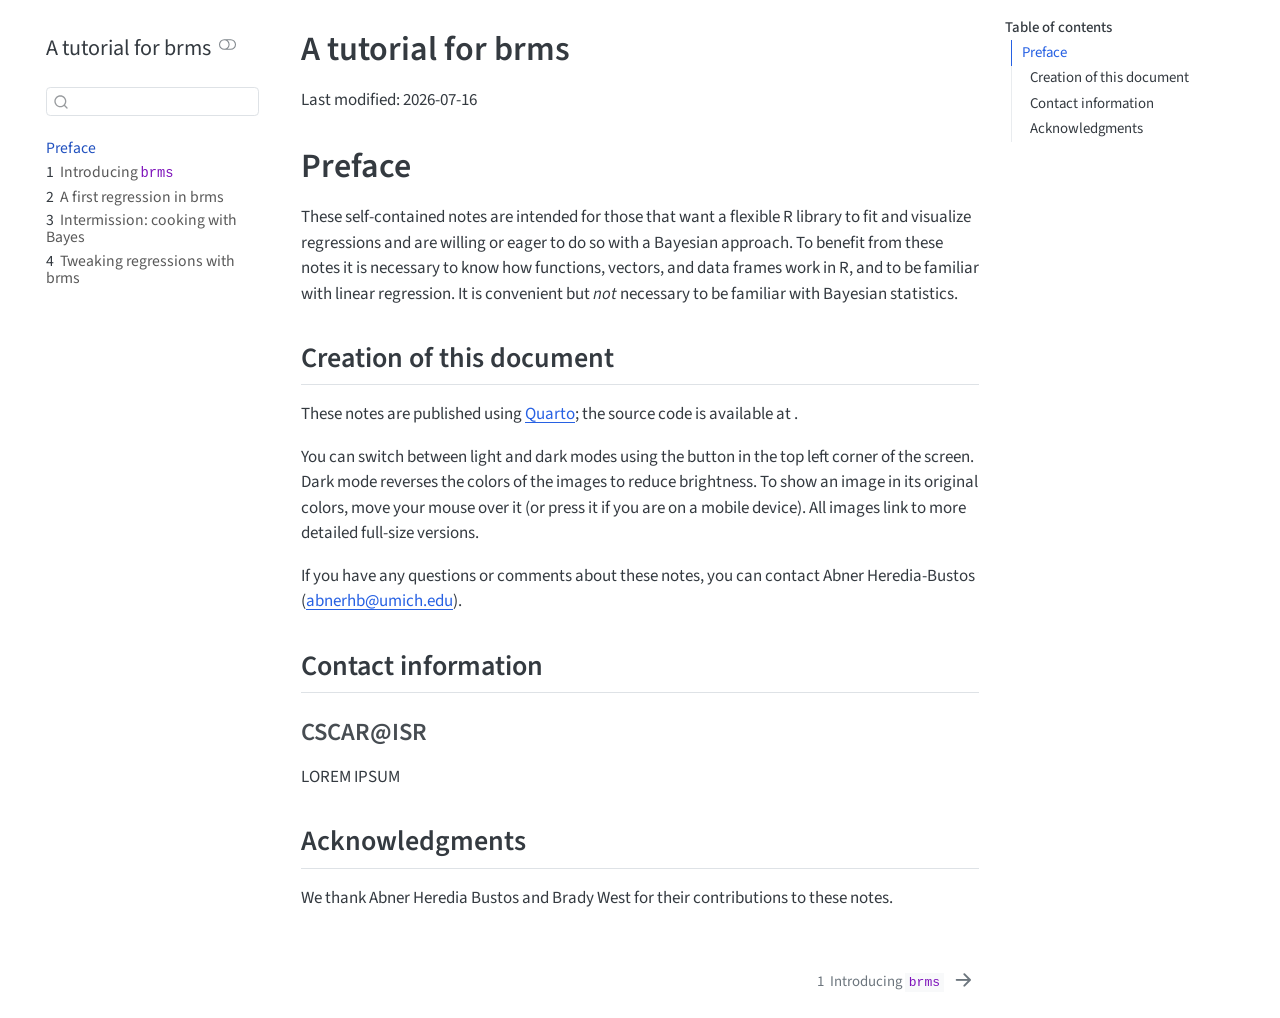
==== docs/index.html @ d8c70be5 "Start tracking docs to build share notebook." ====
<!DOCTYPE html>
<html xmlns="http://www.w3.org/1999/xhtml" lang="en" xml:lang="en"><head>

<meta charset="utf-8">
<meta name="generator" content="quarto-1.9.38">

<meta name="viewport" content="width=device-width, initial-scale=1.0, user-scalable=yes">


<title>A tutorial for brms</title>
<style>
/* Default styles provided by pandoc.
** See https://pandoc.org/MANUAL.html#variables-for-html for config info.
*/
code{white-space: pre-wrap;}
span.smallcaps{font-variant: small-caps;}
div.columns{display: flex; gap: min(4vw, 1.5em);}
div.column{flex: auto; overflow-x: auto;}
div.hanging-indent{margin-left: 1.5em; text-indent: -1.5em;}
ul.task-list{list-style: none;}
ul.task-list li input[type="checkbox"] {
  width: 0.8em;
  margin: 0 0.8em 0.2em -1em; /* quarto-specific, see https://github.com/quarto-dev/quarto-cli/issues/4556 */ 
  vertical-align: middle;
}
</style>


<script src="site_libs/quarto-nav/quarto-nav.js"></script>
<script src="site_libs/quarto-nav/headroom.min.js"></script>
<script src="site_libs/clipboard/clipboard.min.js"></script>
<script src="site_libs/quarto-search/autocomplete.umd.js"></script>
<script src="site_libs/quarto-search/fuse.min.js"></script>
<script src="site_libs/quarto-search/quarto-search.js"></script>
<meta name="quarto:offset" content="./">
<link href="./getting-started.html" rel="next">
<script src="site_libs/quarto-html/quarto.js" type="module"></script>
<script src="site_libs/quarto-html/tabsets/tabsets.js" type="module"></script>
<script src="site_libs/quarto-html/popper.min.js"></script>
<script src="site_libs/quarto-html/tippy.umd.min.js"></script>
<script src="site_libs/quarto-html/anchor.min.js"></script>
<link href="site_libs/quarto-html/tippy.css" rel="stylesheet">
<link href="site_libs/quarto-html/quarto-syntax-highlighting-15634bcf2e68342d4ad2dfa704d543f6.css" rel="stylesheet" class="quarto-color-scheme" id="quarto-text-highlighting-styles">
<link href="site_libs/quarto-html/quarto-syntax-highlighting-dark-0a6b7249c26820e032cb0bd839ff02b1.css" rel="stylesheet" class="quarto-color-scheme quarto-color-alternate" id="quarto-text-highlighting-styles">
<link href="site_libs/quarto-html/quarto-syntax-highlighting-15634bcf2e68342d4ad2dfa704d543f6.css" rel="stylesheet" class="quarto-color-scheme-extra" id="quarto-text-highlighting-styles">
<script src="site_libs/bootstrap/bootstrap.min.js"></script>
<link href="site_libs/bootstrap/bootstrap-icons.css" rel="stylesheet">
<link href="site_libs/bootstrap/bootstrap-9e3e5b9121e68b3f077afb32f2c64d95.min.css" rel="stylesheet" append-hash="true" class="quarto-color-scheme" id="quarto-bootstrap" data-mode="light">
<link href="site_libs/bootstrap/bootstrap-dark-456160a201148822cb32db6652eaf6f5.min.css" rel="stylesheet" append-hash="true" class="quarto-color-scheme quarto-color-alternate" id="quarto-bootstrap" data-mode="dark">
<link href="site_libs/bootstrap/bootstrap-9e3e5b9121e68b3f077afb32f2c64d95.min.css" rel="stylesheet" append-hash="true" class="quarto-color-scheme-extra" id="quarto-bootstrap" data-mode="light">
<script id="quarto-search-options" type="application/json">{
  "location": "sidebar",
  "copy-button": false,
  "collapse-after": 3,
  "panel-placement": "start",
  "type": "textbox",
  "limit": 50,
  "keyboard-shortcut": [
    "f",
    "/",
    "s"
  ],
  "show-item-context": false,
  "language": {
    "search-no-results-text": "No results",
    "search-matching-documents-text": "matching documents",
    "search-copy-link-title": "Copy link to search",
    "search-hide-matches-text": "Hide additional matches",
    "search-more-match-text": "more match in this document",
    "search-more-matches-text": "more matches in this document",
    "search-clear-button-title": "Clear",
    "search-text-placeholder": "",
    "search-detached-cancel-button-title": "Cancel",
    "search-submit-button-title": "Submit",
    "search-label": "Search"
  }
}</script>


</head>

<body class="nav-sidebar floating quarto-light"><script id="quarto-html-before-body" type="application/javascript">
    const toggleBodyColorMode = (bsSheetEl) => {
      const mode = bsSheetEl.getAttribute("data-mode");
      const bodyEl = window.document.querySelector("body");
      if (mode === "dark") {
        bodyEl.classList.add("quarto-dark");
        bodyEl.classList.remove("quarto-light");
      } else {
        bodyEl.classList.add("quarto-light");
        bodyEl.classList.remove("quarto-dark");
      }
    }
    const toggleBodyColorPrimary = () => {
      const bsSheetEl = window.document.querySelector("link#quarto-bootstrap:not([rel=disabled-stylesheet])");
      if (bsSheetEl) {
        toggleBodyColorMode(bsSheetEl);
      }
    }
    const setColorSchemeToggle = (alternate) => {
      const toggles = window.document.querySelectorAll('.quarto-color-scheme-toggle');
      for (let i=0; i < toggles.length; i++) {
        const toggle = toggles[i];
        if (toggle) {
          if (alternate) {
            toggle.classList.add("alternate");
          } else {
            toggle.classList.remove("alternate");
          }
        }
      }
    };
    const toggleColorMode = (alternate) => {
      // Switch the stylesheets
      const primaryStylesheets = window.document.querySelectorAll('link.quarto-color-scheme:not(.quarto-color-alternate)');
      const alternateStylesheets = window.document.querySelectorAll('link.quarto-color-scheme.quarto-color-alternate');
      manageTransitions('#quarto-margin-sidebar .nav-link', false);
      if (alternate) {
        // note: dark is layered on light, we don't disable primary!
        enableStylesheet(alternateStylesheets);
        for (const sheetNode of alternateStylesheets) {
          if (sheetNode.id === "quarto-bootstrap") {
            toggleBodyColorMode(sheetNode);
          }
        }
      } else {
        disableStylesheet(alternateStylesheets);
        enableStylesheet(primaryStylesheets)
        toggleBodyColorPrimary();
      }
      manageTransitions('#quarto-margin-sidebar .nav-link', true);
      // Switch the toggles
      setColorSchemeToggle(alternate)
      // Hack to workaround the fact that safari doesn't
      // properly recolor the scrollbar when toggling (#1455)
      if (navigator.userAgent.indexOf('Safari') > 0 && navigator.userAgent.indexOf('Chrome') == -1) {
        manageTransitions("body", false);
        window.scrollTo(0, 1);
        setTimeout(() => {
          window.scrollTo(0, 0);
          manageTransitions("body", true);
        }, 40);
      }
    }
    const disableStylesheet = (stylesheets) => {
      for (let i=0; i < stylesheets.length; i++) {
        const stylesheet = stylesheets[i];
        stylesheet.rel = 'disabled-stylesheet';
      }
    }
    const enableStylesheet = (stylesheets) => {
      for (let i=0; i < stylesheets.length; i++) {
        const stylesheet = stylesheets[i];
        if(stylesheet.rel !== 'stylesheet') { // for Chrome, which will still FOUC without this check
          stylesheet.rel = 'stylesheet';
        }
      }
    }
    const manageTransitions = (selector, allowTransitions) => {
      const els = window.document.querySelectorAll(selector);
      for (let i=0; i < els.length; i++) {
        const el = els[i];
        if (allowTransitions) {
          el.classList.remove('notransition');
        } else {
          el.classList.add('notransition');
        }
      }
    }
    const isFileUrl = () => {
      return window.location.protocol === 'file:';
    }
    const hasAlternateSentinel = () => {
      let styleSentinel = getColorSchemeSentinel();
      if (styleSentinel !== null) {
        return styleSentinel === "alternate";
      } else {
        return false;
      }
    }
    const setStyleSentinel = (alternate) => {
      const value = alternate ? "alternate" : "default";
      if (!isFileUrl()) {
        window.localStorage.setItem("quarto-color-scheme", value);
      } else {
        localAlternateSentinel = value;
      }
    }
    const getColorSchemeSentinel = () => {
      if (!isFileUrl()) {
        const storageValue = window.localStorage.getItem("quarto-color-scheme");
        return storageValue != null ? storageValue : localAlternateSentinel;
      } else {
        return localAlternateSentinel;
      }
    }
    const toggleGiscusIfUsed = (isAlternate, darkModeDefault) => {
      const baseTheme = document.querySelector('#giscus-base-theme')?.value ?? 'light';
      const alternateTheme = document.querySelector('#giscus-alt-theme')?.value ?? 'dark';
      let newTheme = '';
      if(authorPrefersDark) {
        newTheme = isAlternate ? baseTheme : alternateTheme;
      } else {
        newTheme = isAlternate ? alternateTheme : baseTheme;
      }
      const changeGiscusTheme = () => {
        // From: https://github.com/giscus/giscus/issues/336
        const sendMessage = (message) => {
          const iframe = document.querySelector('iframe.giscus-frame');
          if (!iframe) return;
          iframe.contentWindow.postMessage({ giscus: message }, 'https://giscus.app');
        }
        sendMessage({
          setConfig: {
            theme: newTheme
          }
        });
      }
      const isGiscussLoaded = window.document.querySelector('iframe.giscus-frame') !== null;
      if (isGiscussLoaded) {
        changeGiscusTheme();
      }
    };
    const authorPrefersDark = false;
    const darkModeDefault = authorPrefersDark;
      document.querySelector('link#quarto-text-highlighting-styles.quarto-color-scheme-extra').rel = 'disabled-stylesheet';
      document.querySelector('link#quarto-bootstrap.quarto-color-scheme-extra').rel = 'disabled-stylesheet';
    let localAlternateSentinel = darkModeDefault ? 'alternate' : 'default';
    // Dark / light mode switch
    window.quartoToggleColorScheme = () => {
      // Read the current dark / light value
      let toAlternate = !hasAlternateSentinel();
      toggleColorMode(toAlternate);
      setStyleSentinel(toAlternate);
      toggleGiscusIfUsed(toAlternate, darkModeDefault);
      window.dispatchEvent(new Event('resize'));
    };
    // Switch to dark mode if need be
    if (hasAlternateSentinel()) {
      toggleColorMode(true);
    } else {
      toggleColorMode(false);
    }
  </script>

<div id="quarto-search-results"></div>
  <header id="quarto-header" class="headroom fixed-top">
  <nav class="quarto-secondary-nav">
    <div class="container-fluid d-flex">
      <button type="button" class="quarto-btn-toggle btn" data-bs-toggle="collapse" role="button" data-bs-target=".quarto-sidebar-collapse-item" aria-controls="quarto-sidebar" aria-expanded="false" aria-label="Toggle sidebar navigation" onclick="if (window.quartoToggleHeadroom) { window.quartoToggleHeadroom(); }">
        <i class="bi bi-layout-text-sidebar-reverse"></i>
      </button>
        <nav class="quarto-page-breadcrumbs" aria-label="breadcrumb"><ol class="breadcrumb"><li class="breadcrumb-item"><a href="./index.html">Preface</a></li></ol></nav>
        <a class="flex-grow-1" role="navigation" data-bs-toggle="collapse" data-bs-target=".quarto-sidebar-collapse-item" aria-controls="quarto-sidebar" aria-expanded="false" aria-label="Toggle sidebar navigation" onclick="if (window.quartoToggleHeadroom) { window.quartoToggleHeadroom(); }">      
        </a>
      <button type="button" class="btn quarto-search-button" aria-label="Search" onclick="window.quartoOpenSearch();">
        <i class="bi bi-search"></i>
      </button>
    </div>
  </nav>
</header>
<!-- content -->
<div id="quarto-content" class="quarto-container page-columns page-rows-contents page-layout-article">
<!-- sidebar -->
  <nav id="quarto-sidebar" class="sidebar collapse collapse-horizontal quarto-sidebar-collapse-item sidebar-navigation floating overflow-auto">
    <div class="pt-lg-2 mt-2 text-left sidebar-header">
    <div class="sidebar-title mb-0 py-0">
      <a href="./">A tutorial for brms</a> 
        <div class="sidebar-tools-main">
  <a href="" class="quarto-color-scheme-toggle quarto-navigation-tool  px-1" onclick="window.quartoToggleColorScheme(); return false;" title="Toggle dark mode"><i class="bi"></i></a>
</div>
    </div>
      </div>
        <div class="mt-2 flex-shrink-0 align-items-center">
        <div class="sidebar-search">
        <div id="quarto-search" class="" title="Search"></div>
        </div>
        </div>
    <div class="sidebar-menu-container"> 
    <ul class="list-unstyled mt-1">
        <li class="sidebar-item">
  <div class="sidebar-item-container"> 
  <a href="./index.html" class="sidebar-item-text sidebar-link active">
 <span class="menu-text">Preface</span></a>
  </div>
</li>
        <li class="sidebar-item">
  <div class="sidebar-item-container"> 
  <a href="./getting-started.html" class="sidebar-item-text sidebar-link">
 <span class="menu-text"><span class="chapter-number">1</span>&nbsp; <span class="chapter-title">Introducing <code>brms</code></span></span></a>
  </div>
</li>
        <li class="sidebar-item">
  <div class="sidebar-item-container"> 
  <a href="./lin-reg-brms.html" class="sidebar-item-text sidebar-link">
 <span class="menu-text"><span class="chapter-number">2</span>&nbsp; <span class="chapter-title">A first regression in brms</span></span></a>
  </div>
</li>
        <li class="sidebar-item">
  <div class="sidebar-item-container"> 
  <a href="./cooking-w-bayes.html" class="sidebar-item-text sidebar-link">
 <span class="menu-text"><span class="chapter-number">3</span>&nbsp; <span class="chapter-title">Intermission: cooking with Bayes</span></span></a>
  </div>
</li>
        <li class="sidebar-item">
  <div class="sidebar-item-container"> 
  <a href="./tweaking-reg.html" class="sidebar-item-text sidebar-link">
 <span class="menu-text"><span class="chapter-number">4</span>&nbsp; <span class="chapter-title">Tweaking regressions with brms</span></span></a>
  </div>
</li>
    </ul>
    </div>
</nav>
<div id="quarto-sidebar-glass" class="quarto-sidebar-collapse-item" data-bs-toggle="collapse" data-bs-target=".quarto-sidebar-collapse-item"></div>
<!-- margin-sidebar -->
    <div id="quarto-margin-sidebar" class="sidebar margin-sidebar">
        <nav id="TOC" role="doc-toc" class="toc-active">
    <h2 id="toc-title">Table of contents</h2>
   
  <ul>
  <li><a href="#preface" id="toc-preface" class="nav-link active" data-scroll-target="#preface">Preface</a>
  <ul class="collapse">
  <li><a href="#creation-of-this-document" id="toc-creation-of-this-document" class="nav-link" data-scroll-target="#creation-of-this-document">Creation of this document</a></li>
  <li><a href="#contact-information" id="toc-contact-information" class="nav-link" data-scroll-target="#contact-information">Contact information</a>
  <ul class="collapse">
  <li><a href="#cscarisr" id="toc-cscarisr" class="nav-link" data-scroll-target="#cscarisr">CSCAR@ISR</a></li>
  </ul></li>
  <li><a href="#acknowledgments" id="toc-acknowledgments" class="nav-link" data-scroll-target="#acknowledgments">Acknowledgments</a></li>
  </ul></li>
  </ul>
</nav>
    </div>
<!-- main -->
<main class="content" id="quarto-document-content">


<header id="title-block-header" class="quarto-title-block default">
<div class="quarto-title">
<h1 class="title">A tutorial for brms</h1>
</div>



<div class="quarto-title-meta">

    
  
    
  </div>
  


</header>


<p>Last modified: 2026-07-16</p>
<section id="preface" class="level1 unnumbered">
<h1 class="unnumbered">Preface</h1>
<p>These self-contained notes are intended for those that want a flexible R library to fit and visualize regressions and are willing or eager to do so with a Bayesian approach. To benefit from these notes it is necessary to know how functions, vectors, and data frames work in R, and to be familiar with linear regression. It is convenient but <em>not</em> necessary to be familiar with Bayesian statistics.</p>
<section id="creation-of-this-document" class="level2 unnumbered">
<h2 class="unnumbered anchored" data-anchor-id="creation-of-this-document">Creation of this document</h2>
<p>These notes are published using <a href="https://quarto.org">Quarto</a>; the source code is available at <insert_later>.</insert_later></p>
<p>You can switch between light and dark modes using the button in the top left corner of the screen. Dark mode reverses the colors of the images to reduce brightness. To show an image in its original colors, move your mouse over it (or press it if you are on a mobile device). All images link to more detailed full-size versions.</p>
<p>If you have any questions or comments about these notes, you can contact Abner Heredia-Bustos (<a href="mailto:abnerhb@umich.edu" class="email">abnerhb@umich.edu</a>).</p>
</section>
<section id="contact-information" class="level2 unnumbered">
<h2 class="unnumbered anchored" data-anchor-id="contact-information">Contact information</h2>
<section id="cscarisr" class="level3 unnumbered">
<h3 class="unnumbered anchored" data-anchor-id="cscarisr">CSCAR@ISR</h3>
<p><new_website_here></new_website_here></p>
<p>LOREM IPSUM</p>
</section>
</section>
<section id="acknowledgments" class="level2 unnumbered">
<h2 class="unnumbered anchored" data-anchor-id="acknowledgments">Acknowledgments</h2>
<p>We thank Abner Heredia Bustos and Brady West for their contributions to these notes.</p>


</section>
</section>

</main> <!-- /main -->
<script id="quarto-html-after-body" type="application/javascript">
  window.document.addEventListener("DOMContentLoaded", function (event) {
    // Ensure there is a toggle, if there isn't float one in the top right
    if (window.document.querySelector('.quarto-color-scheme-toggle') === null) {
      const a = window.document.createElement('a');
      a.classList.add('top-right');
      a.classList.add('quarto-color-scheme-toggle');
      a.href = "";
      a.onclick = function() { try { window.quartoToggleColorScheme(); } catch {} return false; };
      const i = window.document.createElement("i");
      i.classList.add('bi');
      a.appendChild(i);
      window.document.body.appendChild(a);
    }
    setColorSchemeToggle(hasAlternateSentinel())
    const icon = "";
    const anchorJS = new window.AnchorJS();
    anchorJS.options = {
      placement: 'right',
      icon: icon
    };
    anchorJS.add('.anchored');
    const isCodeAnnotation = (el) => {
      for (const clz of el.classList) {
        if (clz.startsWith('code-annotation-')) {                     
          return true;
        }
      }
      return false;
    }
    const onCopySuccess = function(e) {
      // button target
      const button = e.trigger;
      // don't keep focus
      button.blur();
      // flash "checked"
      button.classList.add('code-copy-button-checked');
      var currentTitle = button.getAttribute("title");
      button.setAttribute("title", "Copied!");
      let tooltip;
      if (window.bootstrap) {
        button.setAttribute("data-bs-toggle", "tooltip");
        button.setAttribute("data-bs-placement", "left");
        button.setAttribute("data-bs-title", "Copied!");
        tooltip = new bootstrap.Tooltip(button, 
          { trigger: "manual", 
            customClass: "code-copy-button-tooltip",
            offset: [0, -8]});
        tooltip.show();    
      }
      setTimeout(function() {
        if (tooltip) {
          tooltip.hide();
          button.removeAttribute("data-bs-title");
          button.removeAttribute("data-bs-toggle");
          button.removeAttribute("data-bs-placement");
        }
        button.setAttribute("title", currentTitle);
        button.classList.remove('code-copy-button-checked');
      }, 1000);
      // clear code selection
      e.clearSelection();
    }
    const getTextToCopy = function(trigger) {
      const outerScaffold = trigger.parentElement.cloneNode(true);
      const codeEl = outerScaffold.querySelector('code');
      for (const childEl of codeEl.children) {
        if (isCodeAnnotation(childEl)) {
          childEl.remove();
        }
      }
      return codeEl.innerText;
    }
    const clipboard = new window.ClipboardJS('.code-copy-button:not([data-in-quarto-modal])', {
      text: getTextToCopy
    });
    clipboard.on('success', onCopySuccess);
    if (window.document.getElementById('quarto-embedded-source-code-modal')) {
      const clipboardModal = new window.ClipboardJS('.code-copy-button[data-in-quarto-modal]', {
        text: getTextToCopy,
        container: window.document.getElementById('quarto-embedded-source-code-modal')
      });
      clipboardModal.on('success', onCopySuccess);
    }
      var localhostRegex = new RegExp(/^(?:http|https):\/\/localhost\:?[0-9]*\//);
      var mailtoRegex = new RegExp(/^mailto:/);
        var filterRegex = new RegExp('/' + window.location.host + '/');
      var isInternal = (href) => {
          return filterRegex.test(href) || localhostRegex.test(href) || mailtoRegex.test(href);
      }
      // Inspect non-navigation links and adorn them if external
     var links = window.document.querySelectorAll('a[href]:not(.nav-link):not(.navbar-brand):not(.toc-action):not(.sidebar-link):not(.sidebar-item-toggle):not(.pagination-link):not(.no-external):not([aria-hidden]):not(.dropdown-item):not(.quarto-navigation-tool):not(.about-link)');
      for (var i=0; i<links.length; i++) {
        const link = links[i];
        if (!isInternal(link.href)) {
          // undo the damage that might have been done by quarto-nav.js in the case of
          // links that we want to consider external
          if (link.dataset.originalHref !== undefined) {
            link.href = link.dataset.originalHref;
          }
        }
      }
    function tippyHover(el, contentFn, onTriggerFn, onUntriggerFn) {
      const config = {
        allowHTML: true,
        maxWidth: 500,
        delay: 100,
        arrow: false,
        appendTo: function(el) {
            return el.parentElement;
        },
        interactive: true,
        interactiveBorder: 10,
        theme: 'quarto',
        placement: 'bottom-start',
      };
      if (contentFn) {
        config.content = contentFn;
      }
      if (onTriggerFn) {
        config.onTrigger = onTriggerFn;
      }
      if (onUntriggerFn) {
        config.onUntrigger = onUntriggerFn;
      }
      window.tippy(el, config); 
    }
    const noterefs = window.document.querySelectorAll('a[role="doc-noteref"]');
    for (var i=0; i<noterefs.length; i++) {
      const ref = noterefs[i];
      tippyHover(ref, function() {
        // use id or data attribute instead here
        let href = ref.getAttribute('data-footnote-href') || ref.getAttribute('href');
        try { href = new URL(href).hash; } catch {}
        const id = href.replace(/^#\/?/, "");
        const note = window.document.getElementById(id);
        if (note) {
          return note.innerHTML;
        } else {
          return "";
        }
      });
    }
    const xrefs = window.document.querySelectorAll('a.quarto-xref');
    const processXRef = (id, note) => {
      // Strip column container classes
      const stripColumnClz = (el) => {
        el.classList.remove("page-full", "page-columns");
        if (el.children) {
          for (const child of el.children) {
            stripColumnClz(child);
          }
        }
      }
      stripColumnClz(note)
      if (id === null || id.startsWith('sec-')) {
        // Special case sections, only their first couple elements
        const container = document.createElement("div");
        if (note.children && note.children.length > 2) {
          container.appendChild(note.children[0].cloneNode(true));
          for (let i = 1; i < note.children.length; i++) {
            const child = note.children[i];
            if (child.tagName === "P" && child.innerText === "") {
              continue;
            } else {
              container.appendChild(child.cloneNode(true));
              break;
            }
          }
          if (window.Quarto?.typesetMath) {
            window.Quarto.typesetMath(container);
          }
          return container.innerHTML
        } else {
          if (window.Quarto?.typesetMath) {
            window.Quarto.typesetMath(note);
          }
          return note.innerHTML;
        }
      } else {
        // Remove any anchor links if they are present
        const anchorLink = note.querySelector('a.anchorjs-link');
        if (anchorLink) {
          anchorLink.remove();
        }
        if (window.Quarto?.typesetMath) {
          window.Quarto.typesetMath(note);
        }
        if (note.classList.contains("callout")) {
          return note.outerHTML;
        } else {
          return note.innerHTML;
        }
      }
    }
    for (var i=0; i<xrefs.length; i++) {
      const xref = xrefs[i];
      tippyHover(xref, undefined, function(instance) {
        instance.disable();
        let url = xref.getAttribute('href');
        let hash = undefined; 
        if (url.startsWith('#')) {
          hash = url;
        } else {
          try { hash = new URL(url).hash; } catch {}
        }
        if (hash) {
          const id = hash.replace(/^#\/?/, "");
          const note = window.document.getElementById(id);
          if (note !== null) {
            try {
              const html = processXRef(id, note.cloneNode(true));
              instance.setContent(html);
            } finally {
              instance.enable();
              instance.show();
            }
          } else {
            // See if we can fetch this
            fetch(url.split('#')[0])
            .then(res => res.text())
            .then(html => {
              const parser = new DOMParser();
              const htmlDoc = parser.parseFromString(html, "text/html");
              const note = htmlDoc.getElementById(id);
              if (note !== null) {
                const html = processXRef(id, note);
                instance.setContent(html);
              } 
            }).finally(() => {
              instance.enable();
              instance.show();
            });
          }
        } else {
          // See if we can fetch a full url (with no hash to target)
          // This is a special case and we should probably do some content thinning / targeting
          fetch(url)
          .then(res => res.text())
          .then(html => {
            const parser = new DOMParser();
            const htmlDoc = parser.parseFromString(html, "text/html");
            const note = htmlDoc.querySelector('main.content');
            if (note !== null) {
              // This should only happen for chapter cross references
              // (since there is no id in the URL)
              // remove the first header
              if (note.children.length > 0 && note.children[0].tagName === "HEADER") {
                note.children[0].remove();
              }
              const html = processXRef(null, note);
              instance.setContent(html);
            } 
          }).finally(() => {
            instance.enable();
            instance.show();
          });
        }
      }, function(instance) {
      });
    }
        let selectedAnnoteEl;
        const selectorForAnnotation = ( cell, annotation) => {
          let cellAttr = 'data-code-cell="' + cell + '"';
          let lineAttr = 'data-code-annotation="' +  annotation + '"';
          const selector = 'span[' + cellAttr + '][' + lineAttr + ']';
          return selector;
        }
        const selectCodeLines = (annoteEl) => {
          const doc = window.document;
          const targetCell = annoteEl.getAttribute("data-target-cell");
          const targetAnnotation = annoteEl.getAttribute("data-target-annotation");
          const annoteSpan = window.document.querySelector(selectorForAnnotation(targetCell, targetAnnotation));
          const lines = annoteSpan.getAttribute("data-code-lines").split(",");
          const lineIds = lines.map((line) => {
            return targetCell + "-" + line;
          })
          let top = null;
          let height = null;
          let parent = null;
          if (lineIds.length > 0) {
              //compute the position of the single el (top and bottom and make a div)
              const el = window.document.getElementById(lineIds[0]);
              top = el.offsetTop;
              height = el.offsetHeight;
              parent = el.parentElement.parentElement;
            if (lineIds.length > 1) {
              const lastEl = window.document.getElementById(lineIds[lineIds.length - 1]);
              const bottom = lastEl.offsetTop + lastEl.offsetHeight;
              height = bottom - top;
            }
            if (top !== null && height !== null && parent !== null) {
              // cook up a div (if necessary) and position it 
              let div = window.document.getElementById("code-annotation-line-highlight");
              if (div === null) {
                div = window.document.createElement("div");
                div.setAttribute("id", "code-annotation-line-highlight");
                div.style.position = 'absolute';
                parent.appendChild(div);
              }
              div.style.top = top - 2 + "px";
              div.style.height = height + 4 + "px";
              div.style.left = 0;
              let gutterDiv = window.document.getElementById("code-annotation-line-highlight-gutter");
              if (gutterDiv === null) {
                gutterDiv = window.document.createElement("div");
                gutterDiv.setAttribute("id", "code-annotation-line-highlight-gutter");
                gutterDiv.style.position = 'absolute';
                const codeCell = window.document.getElementById(targetCell);
                const gutter = codeCell.querySelector('.code-annotation-gutter');
                gutter.appendChild(gutterDiv);
              }
              gutterDiv.style.top = top - 2 + "px";
              gutterDiv.style.height = height + 4 + "px";
            }
            selectedAnnoteEl = annoteEl;
          }
        };
        const unselectCodeLines = () => {
          const elementsIds = ["code-annotation-line-highlight", "code-annotation-line-highlight-gutter"];
          elementsIds.forEach((elId) => {
            const div = window.document.getElementById(elId);
            if (div) {
              div.remove();
            }
          });
          selectedAnnoteEl = undefined;
        };
          // Handle positioning of the toggle
      window.addEventListener(
        "resize",
        throttle(() => {
          elRect = undefined;
          if (selectedAnnoteEl) {
            selectCodeLines(selectedAnnoteEl);
          }
        }, 10)
      );
      function throttle(fn, ms) {
      let throttle = false;
      let timer;
        return (...args) => {
          if(!throttle) { // first call gets through
              fn.apply(this, args);
              throttle = true;
          } else { // all the others get throttled
              if(timer) clearTimeout(timer); // cancel #2
              timer = setTimeout(() => {
                fn.apply(this, args);
                timer = throttle = false;
              }, ms);
          }
        };
      }
        // Attach click handler to the DT
        const annoteDls = window.document.querySelectorAll('dt[data-target-cell]');
        for (const annoteDlNode of annoteDls) {
          annoteDlNode.addEventListener('click', (event) => {
            const clickedEl = event.target;
            if (clickedEl !== selectedAnnoteEl) {
              unselectCodeLines();
              const activeEl = window.document.querySelector('dt[data-target-cell].code-annotation-active');
              if (activeEl) {
                activeEl.classList.remove('code-annotation-active');
              }
              selectCodeLines(clickedEl);
              clickedEl.classList.add('code-annotation-active');
            } else {
              // Unselect the line
              unselectCodeLines();
              clickedEl.classList.remove('code-annotation-active');
            }
          });
        }
    const findCites = (el) => {
      const parentEl = el.parentElement;
      if (parentEl) {
        const cites = parentEl.dataset.cites;
        if (cites) {
          return {
            el,
            cites: cites.split(' ')
          };
        } else {
          return findCites(el.parentElement)
        }
      } else {
        return undefined;
      }
    };
    var bibliorefs = window.document.querySelectorAll('a[role="doc-biblioref"]');
    for (var i=0; i<bibliorefs.length; i++) {
      const ref = bibliorefs[i];
      const citeInfo = findCites(ref);
      if (citeInfo) {
        tippyHover(citeInfo.el, function() {
          var popup = window.document.createElement('div');
          citeInfo.cites.forEach(function(cite) {
            var citeDiv = window.document.createElement('div');
            citeDiv.classList.add('hanging-indent');
            citeDiv.classList.add('csl-entry');
            var biblioDiv = window.document.getElementById('ref-' + cite);
            if (biblioDiv) {
              citeDiv.innerHTML = biblioDiv.innerHTML;
            }
            popup.appendChild(citeDiv);
          });
          return popup.innerHTML;
        });
      }
    }
  });
  </script>
<nav class="page-navigation">
  <div class="nav-page nav-page-previous">
  </div>
  <div class="nav-page nav-page-next">
      <a href="./getting-started.html" class="pagination-link" aria-label="Introducing `brms`">
        <span class="nav-page-text"><span class="chapter-number">1</span>&nbsp; <span class="chapter-title">Introducing <code>brms</code></span></span> <i class="bi bi-arrow-right-short"></i>
      </a>
  </div>
</nav>
</div> <!-- /content -->




</body></html>
---- docs/site_libs/quarto-html/tippy.css ----
.tippy-box[data-animation=fade][data-state=hidden]{opacity:0}[data-tippy-root]{max-width:calc(100vw - 10px)}.tippy-box{position:relative;background-color:#333;color:#fff;border-radius:4px;font-size:14px;line-height:1.4;white-space:normal;outline:0;transition-property:transform,visibility,opacity}.tippy-box[data-placement^=top]>.tippy-arrow{bottom:0}.tippy-box[data-placement^=top]>.tippy-arrow:before{bottom:-7px;left:0;border-width:8px 8px 0;border-top-color:initial;transform-origin:center top}.tippy-box[data-placement^=bottom]>.tippy-arrow{top:0}.tippy-box[data-placement^=bottom]>.tippy-arrow:before{top:-7px;left:0;border-width:0 8px 8px;border-bottom-color:initial;transform-origin:center bottom}.tippy-box[data-placement^=left]>.tippy-arrow{right:0}.tippy-box[data-placement^=left]>.tippy-arrow:before{border-width:8px 0 8px 8px;border-left-color:initial;right:-7px;transform-origin:center left}.tippy-box[data-placement^=right]>.tippy-arrow{left:0}.tippy-box[data-placement^=right]>.tippy-arrow:before{left:-7px;border-width:8px 8px 8px 0;border-right-color:initial;transform-origin:center right}.tippy-box[data-inertia][data-state=visible]{transition-timing-function:cubic-bezier(.54,1.5,.38,1.11)}.tippy-arrow{width:16px;height:16px;color:#333}.tippy-arrow:before{content:"";position:absolute;border-color:transparent;border-style:solid}.tippy-content{position:relative;padding:5px 9px;z-index:1}
---- docs/site_libs/quarto-html/quarto-syntax-highlighting-15634bcf2e68342d4ad2dfa704d543f6.css ----
/* quarto syntax highlight colors */
:root {
  --quarto-hl-ot-color: #003B4F;
  --quarto-hl-at-color: #657422;
  --quarto-hl-ss-color: #20794D;
  --quarto-hl-an-color: #5E5E5E;
  --quarto-hl-fu-color: #4758AB;
  --quarto-hl-st-color: #20794D;
  --quarto-hl-cf-color: #003B4F;
  --quarto-hl-op-color: #5E5E5E;
  --quarto-hl-er-color: #AD0000;
  --quarto-hl-bn-color: #AD0000;
  --quarto-hl-al-color: #AD0000;
  --quarto-hl-va-color: #111111;
  --quarto-hl-bu-color: inherit;
  --quarto-hl-ex-color: inherit;
  --quarto-hl-pp-color: #AD0000;
  --quarto-hl-in-color: #5E5E5E;
  --quarto-hl-vs-color: #20794D;
  --quarto-hl-wa-color: #5E5E5E;
  --quarto-hl-do-color: #5E5E5E;
  --quarto-hl-im-color: #00769E;
  --quarto-hl-ch-color: #20794D;
  --quarto-hl-dt-color: #AD0000;
  --quarto-hl-fl-color: #AD0000;
  --quarto-hl-co-color: #5E5E5E;
  --quarto-hl-cv-color: #5E5E5E;
  --quarto-hl-cn-color: #8f5902;
  --quarto-hl-sc-color: #5E5E5E;
  --quarto-hl-dv-color: #AD0000;
  --quarto-hl-kw-color: #003B4F;
}

/* other quarto variables */
:root {
  --quarto-font-monospace: SFMono-Regular, Menlo, Monaco, Consolas, "Liberation Mono", "Courier New", monospace;
}

/* syntax highlight based on Pandoc's rules */
pre > code.sourceCode > span {
  color: #003B4F;
}

code.sourceCode > span {
  color: #003B4F;
}

div.sourceCode,
div.sourceCode pre.sourceCode {
  color: #003B4F;
}

/* Normal */
code span {
  color: #003B4F;
}

/* Alert */
code span.al {
  color: #AD0000;
  font-style: inherit;
}

/* Annotation */
code span.an {
  color: #5E5E5E;
  font-style: inherit;
}

/* Attribute */
code span.at {
  color: #657422;
  font-style: inherit;
}

/* BaseN */
code span.bn {
  color: #AD0000;
  font-style: inherit;
}

/* BuiltIn */
code span.bu {
  font-style: inherit;
}

/* ControlFlow */
code span.cf {
  color: #003B4F;
  font-weight: bold;
  font-style: inherit;
}

/* Char */
code span.ch {
  color: #20794D;
  font-style: inherit;
}

/* Constant */
code span.cn {
  color: #8f5902;
  font-style: inherit;
}

/* Comment */
code span.co {
  color: #5E5E5E;
  font-style: inherit;
}

/* CommentVar */
code span.cv {
  color: #5E5E5E;
  font-style: italic;
}

/* Documentation */
code span.do {
  color: #5E5E5E;
  font-style: italic;
}

/* DataType */
code span.dt {
  color: #AD0000;
  font-style: inherit;
}

/* DecVal */
code span.dv {
  color: #AD0000;
  font-style: inherit;
}

/* Error */
code span.er {
  color: #AD0000;
  font-style: inherit;
}

/* Extension */
code span.ex {
  font-style: inherit;
}

/* Float */
code span.fl {
  color: #AD0000;
  font-style: inherit;
}

/* Function */
code span.fu {
  color: #4758AB;
  font-style: inherit;
}

/* Import */
code span.im {
  color: #00769E;
  font-style: inherit;
}

/* Information */
code span.in {
  color: #5E5E5E;
  font-style: inherit;
}

/* Keyword */
code span.kw {
  color: #003B4F;
  font-weight: bold;
  font-style: inherit;
}

/* Operator */
code span.op {
  color: #5E5E5E;
  font-style: inherit;
}

/* Other */
code span.ot {
  color: #003B4F;
  font-style: inherit;
}

/* Preprocessor */
code span.pp {
  color: #AD0000;
  font-style: inherit;
}

/* SpecialChar */
code span.sc {
  color: #5E5E5E;
  font-style: inherit;
}

/* SpecialString */
code span.ss {
  color: #20794D;
  font-style: inherit;
}

/* String */
code span.st {
  color: #20794D;
  font-style: inherit;
}

/* Variable */
code span.va {
  color: #111111;
  font-style: inherit;
}

/* VerbatimString */
code span.vs {
  color: #20794D;
  font-style: inherit;
}

/* Warning */
code span.wa {
  color: #5E5E5E;
  font-style: italic;
}

.prevent-inlining {
  content: "</";
}

/*# sourceMappingURL=f23921c56f73e400b49028c9186a1aa0.css.map */
---- docs/site_libs/quarto-html/quarto-syntax-highlighting-dark-0a6b7249c26820e032cb0bd839ff02b1.css ----
/* quarto syntax highlight colors */
:root {
  --quarto-hl-al-color: #f07178;
  --quarto-hl-an-color: #d4d0ab;
  --quarto-hl-at-color: #00e0e0;
  --quarto-hl-bn-color: #d4d0ab;
  --quarto-hl-bu-color: #abe338;
  --quarto-hl-ch-color: #abe338;
  --quarto-hl-co-color: #f8f8f2;
  --quarto-hl-cv-color: #ffd700;
  --quarto-hl-cn-color: #ffd700;
  --quarto-hl-cf-color: #ffa07a;
  --quarto-hl-dt-color: #ffa07a;
  --quarto-hl-dv-color: #d4d0ab;
  --quarto-hl-do-color: #f8f8f2;
  --quarto-hl-er-color: #f07178;
  --quarto-hl-ex-color: #00e0e0;
  --quarto-hl-fl-color: #d4d0ab;
  --quarto-hl-fu-color: #ffa07a;
  --quarto-hl-im-color: #abe338;
  --quarto-hl-in-color: #d4d0ab;
  --quarto-hl-kw-color: #ffa07a;
  --quarto-hl-op-color: #ffa07a;
  --quarto-hl-ot-color: #00e0e0;
  --quarto-hl-pp-color: #dcc6e0;
  --quarto-hl-re-color: #00e0e0;
  --quarto-hl-sc-color: #abe338;
  --quarto-hl-ss-color: #abe338;
  --quarto-hl-st-color: #abe338;
  --quarto-hl-va-color: #00e0e0;
  --quarto-hl-vs-color: #abe338;
  --quarto-hl-wa-color: #dcc6e0;
}

/* other quarto variables */
:root {
  --quarto-font-monospace: SFMono-Regular, Menlo, Monaco, Consolas, "Liberation Mono", "Courier New", monospace;
}

/* syntax highlight based on Pandoc's rules */
pre > code.sourceCode > span {
  color: #f8f8f2;
}

code.sourceCode > span {
  color: #f8f8f2;
}

div.sourceCode,
div.sourceCode pre.sourceCode {
  color: #f8f8f2;
}

/* Normal */
code span {
  color: #f8f8f2;
}

/* Alert */
code span.al {
  color: #f07178;
}

/* Annotation */
code span.an {
  color: #d4d0ab;
}

/* Attribute */
code span.at {
  color: #00e0e0;
}

/* BaseN */
code span.bn {
  color: #d4d0ab;
}

/* BuiltIn */
code span.bu {
  color: #abe338;
}

/* ControlFlow */
code span.cf {
  font-weight: bold;
  color: #ffa07a;
}

/* Char */
code span.ch {
  color: #abe338;
}

/* Constant */
code span.cn {
  color: #ffd700;
}

/* Comment */
code span.co {
  font-style: italic;
  color: #f8f8f2;
}

/* CommentVar */
code span.cv {
  color: #ffd700;
}

/* Documentation */
code span.do {
  color: #f8f8f2;
}

/* DataType */
code span.dt {
  color: #ffa07a;
}

/* DecVal */
code span.dv {
  color: #d4d0ab;
}

/* Error */
code span.er {
  color: #f07178;
  text-decoration: underline;
}

/* Extension */
code span.ex {
  font-weight: bold;
  color: #00e0e0;
}

/* Float */
code span.fl {
  color: #d4d0ab;
}

/* Function */
code span.fu {
  color: #ffa07a;
}

/* Import */
code span.im {
  color: #abe338;
}

/* Information */
code span.in {
  color: #d4d0ab;
}

/* Keyword */
code span.kw {
  font-weight: bold;
  color: #ffa07a;
}

/* Operator */
code span.op {
  color: #ffa07a;
}

/* Other */
code span.ot {
  color: #00e0e0;
}

/* Preprocessor */
code span.pp {
  color: #dcc6e0;
}

/* RegionMarker */
code span.re {
  background-color: #f8f8f2;
  color: #00e0e0;
}

/* SpecialChar */
code span.sc {
  color: #abe338;
}

/* SpecialString */
code span.ss {
  color: #abe338;
}

/* String */
code span.st {
  color: #abe338;
}

/* Variable */
code span.va {
  color: #00e0e0;
}

/* VerbatimString */
code span.vs {
  color: #abe338;
}

/* Warning */
code span.wa {
  color: #dcc6e0;
}

.prevent-inlining {
  content: "</";
}

/*# sourceMappingURL=175367c052bafc98bd680af3479823f0.css.map */
---- docs/site_libs/quarto-html/quarto-syntax-highlighting-15634bcf2e68342d4ad2dfa704d543f6.css ----
/* quarto syntax highlight colors */
:root {
  --quarto-hl-ot-color: #003B4F;
  --quarto-hl-at-color: #657422;
  --quarto-hl-ss-color: #20794D;
  --quarto-hl-an-color: #5E5E5E;
  --quarto-hl-fu-color: #4758AB;
  --quarto-hl-st-color: #20794D;
  --quarto-hl-cf-color: #003B4F;
  --quarto-hl-op-color: #5E5E5E;
  --quarto-hl-er-color: #AD0000;
  --quarto-hl-bn-color: #AD0000;
  --quarto-hl-al-color: #AD0000;
  --quarto-hl-va-color: #111111;
  --quarto-hl-bu-color: inherit;
  --quarto-hl-ex-color: inherit;
  --quarto-hl-pp-color: #AD0000;
  --quarto-hl-in-color: #5E5E5E;
  --quarto-hl-vs-color: #20794D;
  --quarto-hl-wa-color: #5E5E5E;
  --quarto-hl-do-color: #5E5E5E;
  --quarto-hl-im-color: #00769E;
  --quarto-hl-ch-color: #20794D;
  --quarto-hl-dt-color: #AD0000;
  --quarto-hl-fl-color: #AD0000;
  --quarto-hl-co-color: #5E5E5E;
  --quarto-hl-cv-color: #5E5E5E;
  --quarto-hl-cn-color: #8f5902;
  --quarto-hl-sc-color: #5E5E5E;
  --quarto-hl-dv-color: #AD0000;
  --quarto-hl-kw-color: #003B4F;
}

/* other quarto variables */
:root {
  --quarto-font-monospace: SFMono-Regular, Menlo, Monaco, Consolas, "Liberation Mono", "Courier New", monospace;
}

/* syntax highlight based on Pandoc's rules */
pre > code.sourceCode > span {
  color: #003B4F;
}

code.sourceCode > span {
  color: #003B4F;
}

div.sourceCode,
div.sourceCode pre.sourceCode {
  color: #003B4F;
}

/* Normal */
code span {
  color: #003B4F;
}

/* Alert */
code span.al {
  color: #AD0000;
  font-style: inherit;
}

/* Annotation */
code span.an {
  color: #5E5E5E;
  font-style: inherit;
}

/* Attribute */
code span.at {
  color: #657422;
  font-style: inherit;
}

/* BaseN */
code span.bn {
  color: #AD0000;
  font-style: inherit;
}

/* BuiltIn */
code span.bu {
  font-style: inherit;
}

/* ControlFlow */
code span.cf {
  color: #003B4F;
  font-weight: bold;
  font-style: inherit;
}

/* Char */
code span.ch {
  color: #20794D;
  font-style: inherit;
}

/* Constant */
code span.cn {
  color: #8f5902;
  font-style: inherit;
}

/* Comment */
code span.co {
  color: #5E5E5E;
  font-style: inherit;
}

/* CommentVar */
code span.cv {
  color: #5E5E5E;
  font-style: italic;
}

/* Documentation */
code span.do {
  color: #5E5E5E;
  font-style: italic;
}

/* DataType */
code span.dt {
  color: #AD0000;
  font-style: inherit;
}

/* DecVal */
code span.dv {
  color: #AD0000;
  font-style: inherit;
}

/* Error */
code span.er {
  color: #AD0000;
  font-style: inherit;
}

/* Extension */
code span.ex {
  font-style: inherit;
}

/* Float */
code span.fl {
  color: #AD0000;
  font-style: inherit;
}

/* Function */
code span.fu {
  color: #4758AB;
  font-style: inherit;
}

/* Import */
code span.im {
  color: #00769E;
  font-style: inherit;
}

/* Information */
code span.in {
  color: #5E5E5E;
  font-style: inherit;
}

/* Keyword */
code span.kw {
  color: #003B4F;
  font-weight: bold;
  font-style: inherit;
}

/* Operator */
code span.op {
  color: #5E5E5E;
  font-style: inherit;
}

/* Other */
code span.ot {
  color: #003B4F;
  font-style: inherit;
}

/* Preprocessor */
code span.pp {
  color: #AD0000;
  font-style: inherit;
}

/* SpecialChar */
code span.sc {
  color: #5E5E5E;
  font-style: inherit;
}

/* SpecialString */
code span.ss {
  color: #20794D;
  font-style: inherit;
}

/* String */
code span.st {
  color: #20794D;
  font-style: inherit;
}

/* Variable */
code span.va {
  color: #111111;
  font-style: inherit;
}

/* VerbatimString */
code span.vs {
  color: #20794D;
  font-style: inherit;
}

/* Warning */
code span.wa {
  color: #5E5E5E;
  font-style: italic;
}

.prevent-inlining {
  content: "</";
}

/*# sourceMappingURL=f23921c56f73e400b49028c9186a1aa0.css.map */
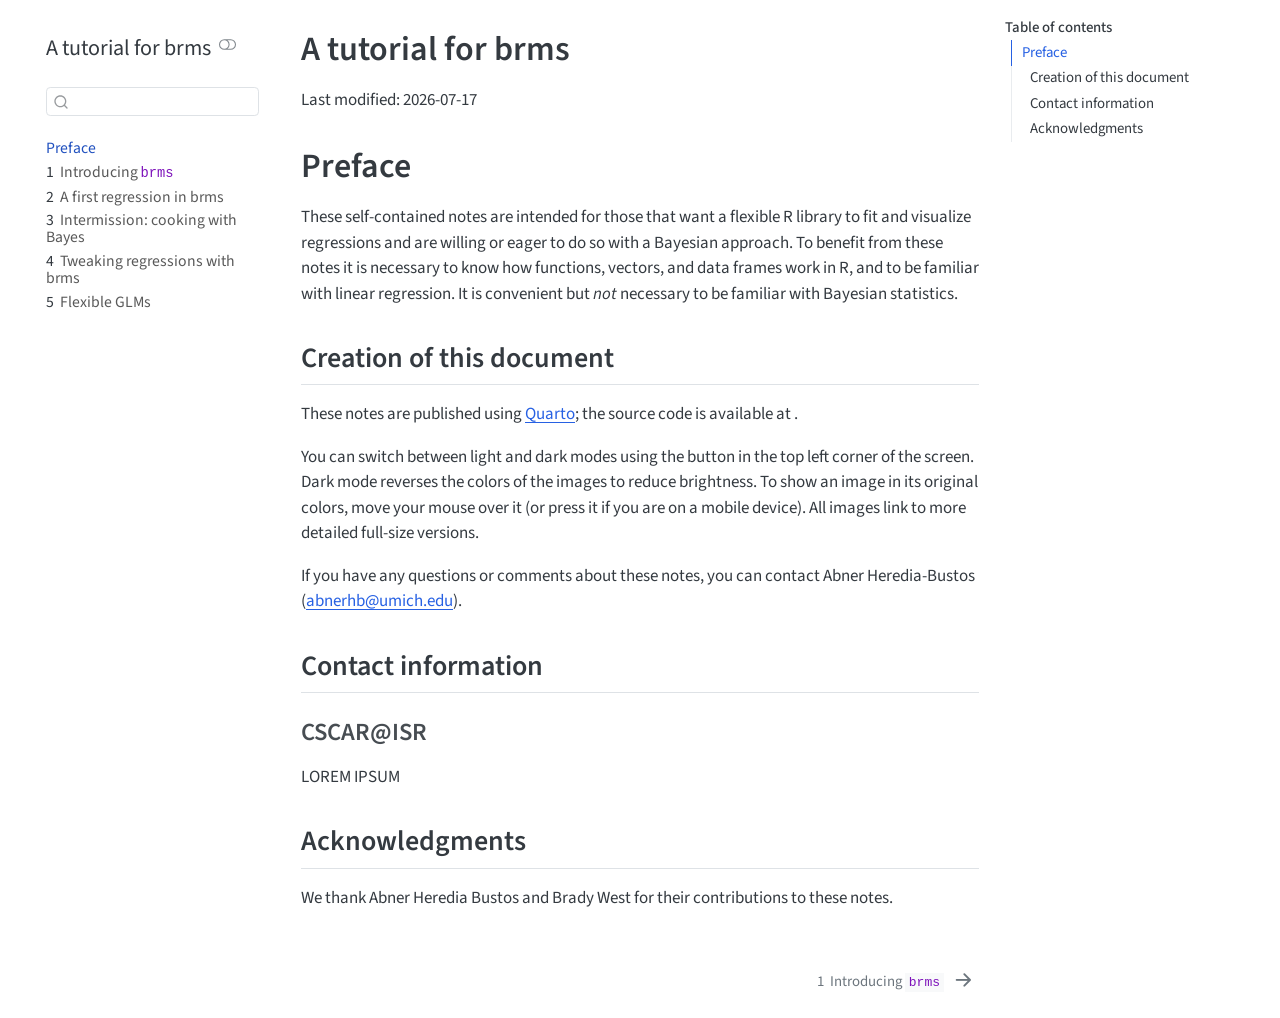
==== commit 483b9c5f: "Add section on zero-inf poisson." ====
--- a/docs/index.html
+++ b/docs/index.html
@@ -308,6 +308,12 @@
  <span class="menu-text"><span class="chapter-number">4</span>&nbsp; <span class="chapter-title">Tweaking regressions with brms</span></span></a>
   </div>
 </li>
+        <li class="sidebar-item">
+  <div class="sidebar-item-container"> 
+  <a href="./flex-glms.html" class="sidebar-item-text sidebar-link">
+ <span class="menu-text"><span class="chapter-number">5</span>&nbsp; <span class="chapter-title">Flexible GLMs</span></span></a>
+  </div>
+</li>
     </ul>
     </div>
 </nav>
@@ -353,7 +359,7 @@
 </header>
 
 
-<p>Last modified: 2026-07-16</p>
+<p>Last modified: 2026-07-17</p>
 <section id="preface" class="level1 unnumbered">
 <h1 class="unnumbered">Preface</h1>
 <p>These self-contained notes are intended for those that want a flexible R library to fit and visualize regressions and are willing or eager to do so with a Bayesian approach. To benefit from these notes it is necessary to know how functions, vectors, and data frames work in R, and to be familiar with linear regression. It is convenient but <em>not</em> necessary to be familiar with Bayesian statistics.</p>
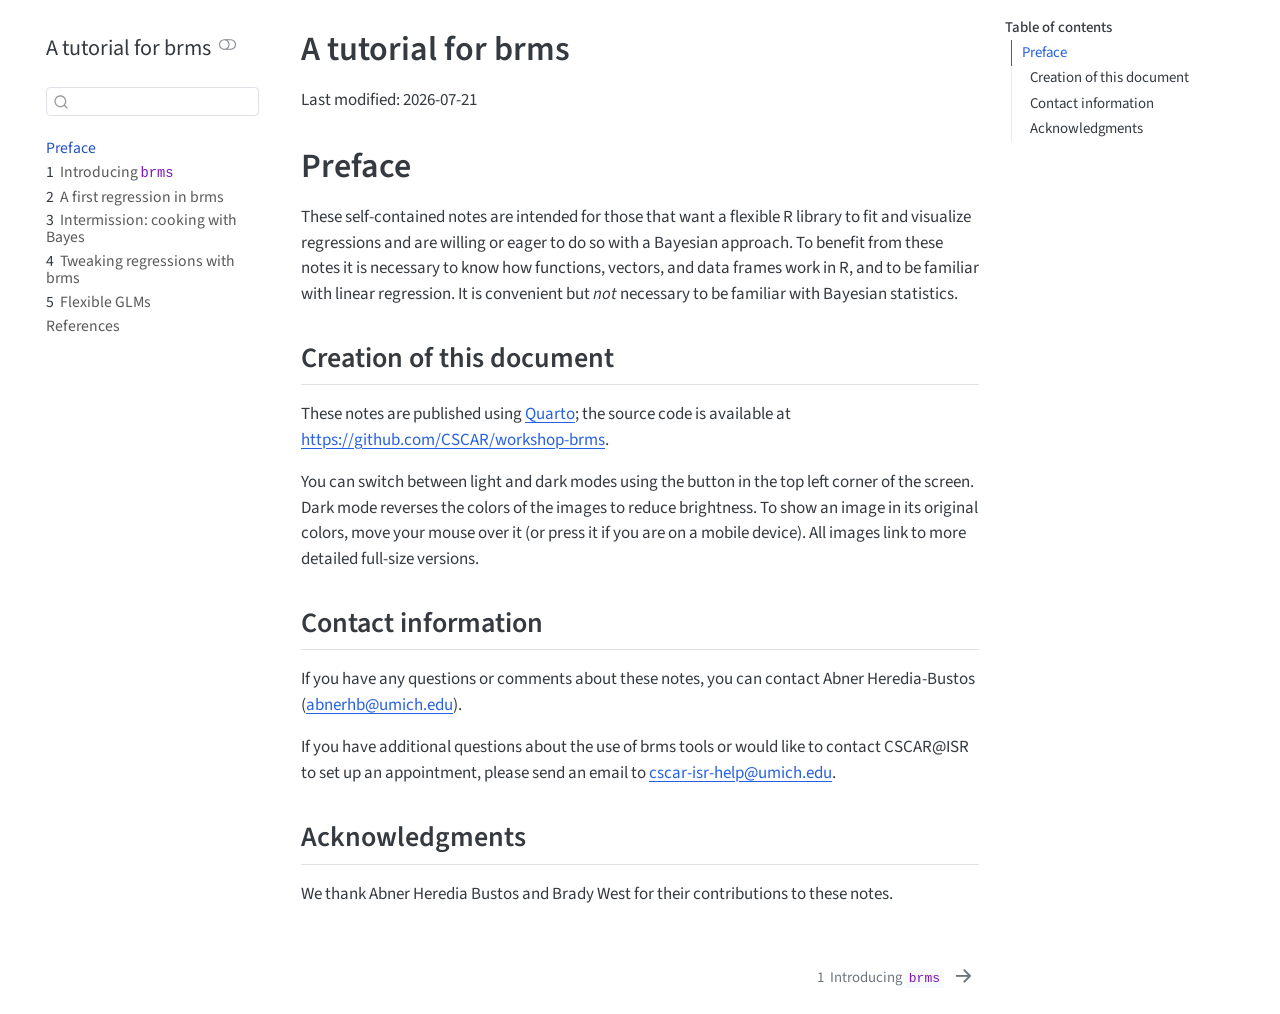
==== commit fabd8308: "Added link to source code and contact info for CSCAR." ====
--- a/docs/index.html
+++ b/docs/index.html
@@ -314,6 +314,12 @@
  <span class="menu-text"><span class="chapter-number">5</span>&nbsp; <span class="chapter-title">Flexible GLMs</span></span></a>
   </div>
 </li>
+        <li class="sidebar-item">
+  <div class="sidebar-item-container"> 
+  <a href="./references.html" class="sidebar-item-text sidebar-link">
+ <span class="menu-text">References</span></a>
+  </div>
+</li>
     </ul>
     </div>
 </nav>
@@ -327,10 +333,7 @@
   <li><a href="#preface" id="toc-preface" class="nav-link active" data-scroll-target="#preface">Preface</a>
   <ul class="collapse">
   <li><a href="#creation-of-this-document" id="toc-creation-of-this-document" class="nav-link" data-scroll-target="#creation-of-this-document">Creation of this document</a></li>
-  <li><a href="#contact-information" id="toc-contact-information" class="nav-link" data-scroll-target="#contact-information">Contact information</a>
-  <ul class="collapse">
-  <li><a href="#cscarisr" id="toc-cscarisr" class="nav-link" data-scroll-target="#cscarisr">CSCAR@ISR</a></li>
-  </ul></li>
+  <li><a href="#contact-information" id="toc-contact-information" class="nav-link" data-scroll-target="#contact-information">Contact information</a></li>
   <li><a href="#acknowledgments" id="toc-acknowledgments" class="nav-link" data-scroll-target="#acknowledgments">Acknowledgments</a></li>
   </ul></li>
   </ul>
@@ -359,23 +362,19 @@
 </header>
 
 
-<p>Last modified: 2026-07-17</p>
+<p>Last modified: 2026-07-21</p>
 <section id="preface" class="level1 unnumbered">
 <h1 class="unnumbered">Preface</h1>
 <p>These self-contained notes are intended for those that want a flexible R library to fit and visualize regressions and are willing or eager to do so with a Bayesian approach. To benefit from these notes it is necessary to know how functions, vectors, and data frames work in R, and to be familiar with linear regression. It is convenient but <em>not</em> necessary to be familiar with Bayesian statistics.</p>
 <section id="creation-of-this-document" class="level2 unnumbered">
 <h2 class="unnumbered anchored" data-anchor-id="creation-of-this-document">Creation of this document</h2>
-<p>These notes are published using <a href="https://quarto.org">Quarto</a>; the source code is available at <insert_later>.</insert_later></p>
+<p>These notes are published using <a href="https://quarto.org">Quarto</a>; the source code is available at <a href="https://github.com/CSCAR/workshop-brms" class="uri">https://github.com/CSCAR/workshop-brms</a>.</p>
 <p>You can switch between light and dark modes using the button in the top left corner of the screen. Dark mode reverses the colors of the images to reduce brightness. To show an image in its original colors, move your mouse over it (or press it if you are on a mobile device). All images link to more detailed full-size versions.</p>
-<p>If you have any questions or comments about these notes, you can contact Abner Heredia-Bustos (<a href="mailto:abnerhb@umich.edu" class="email">abnerhb@umich.edu</a>).</p>
 </section>
 <section id="contact-information" class="level2 unnumbered">
 <h2 class="unnumbered anchored" data-anchor-id="contact-information">Contact information</h2>
-<section id="cscarisr" class="level3 unnumbered">
-<h3 class="unnumbered anchored" data-anchor-id="cscarisr">CSCAR@ISR</h3>
-<p><new_website_here></new_website_here></p>
-<p>LOREM IPSUM</p>
-</section>
+<p>If you have any questions or comments about these notes, you can contact Abner Heredia-Bustos (<a href="mailto:abnerhb@umich.edu" class="email">abnerhb@umich.edu</a>).</p>
+<p>If you have additional questions about the use of brms tools or would like to contact CSCAR@ISR to set up an appointment, please send an email to <a href="mailto:cscar-isr-help@umich.edu" class="email">cscar-isr-help@umich.edu</a>.</p>
 </section>
 <section id="acknowledgments" class="level2 unnumbered">
 <h2 class="unnumbered anchored" data-anchor-id="acknowledgments">Acknowledgments</h2>
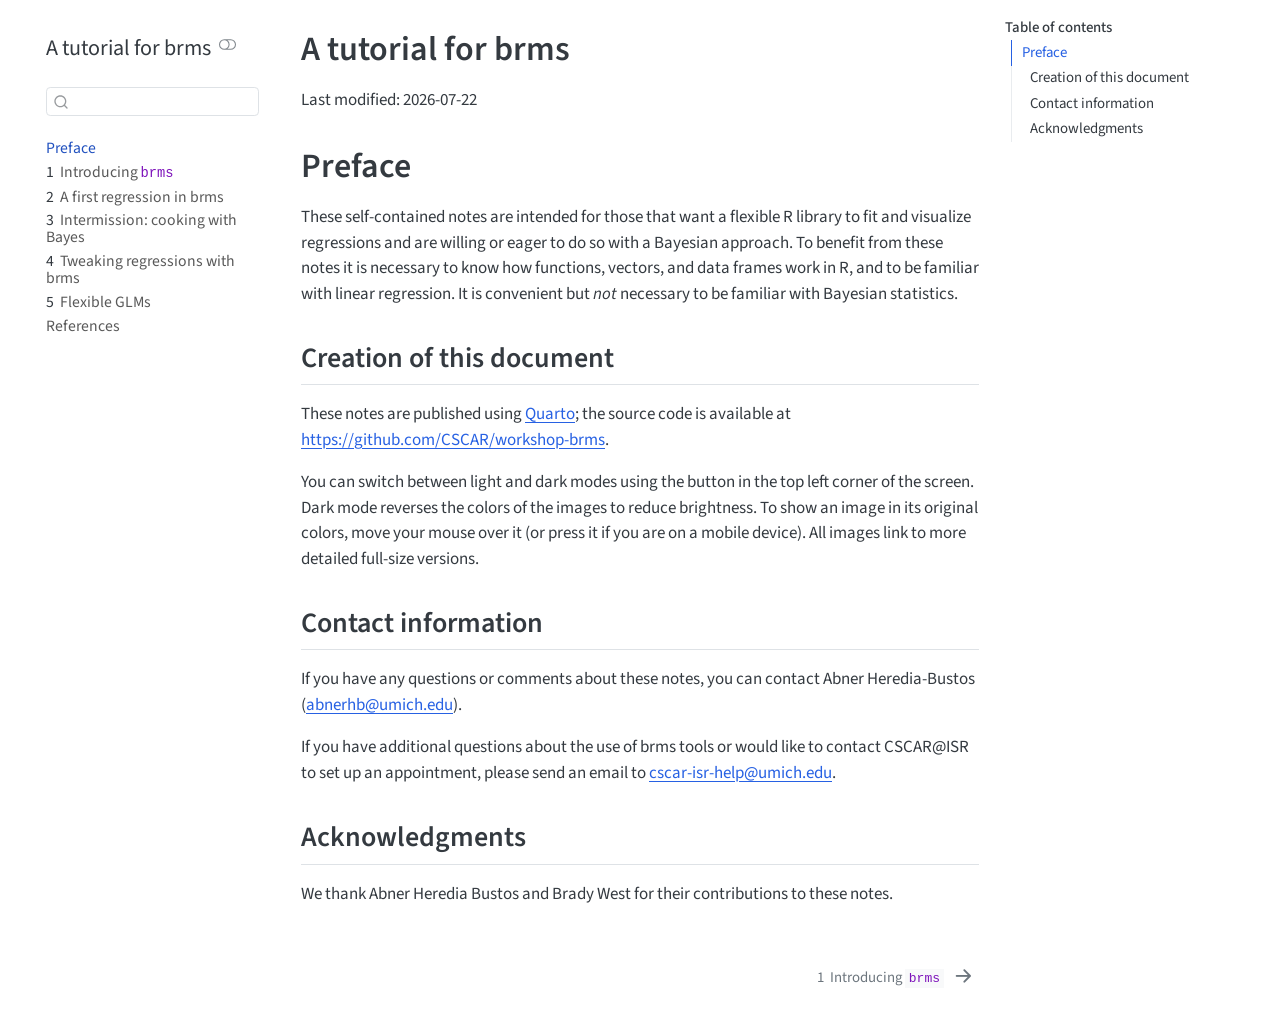
==== commit fc3b6d10: "Added priors to penguin models." ====
--- a/docs/index.html
+++ b/docs/index.html
@@ -362,7 +362,7 @@
 </header>
 
 
-<p>Last modified: 2026-07-21</p>
+<p>Last modified: 2026-07-22</p>
 <section id="preface" class="level1 unnumbered">
 <h1 class="unnumbered">Preface</h1>
 <p>These self-contained notes are intended for those that want a flexible R library to fit and visualize regressions and are willing or eager to do so with a Bayesian approach. To benefit from these notes it is necessary to know how functions, vectors, and data frames work in R, and to be familiar with linear regression. It is convenient but <em>not</em> necessary to be familiar with Bayesian statistics.</p>
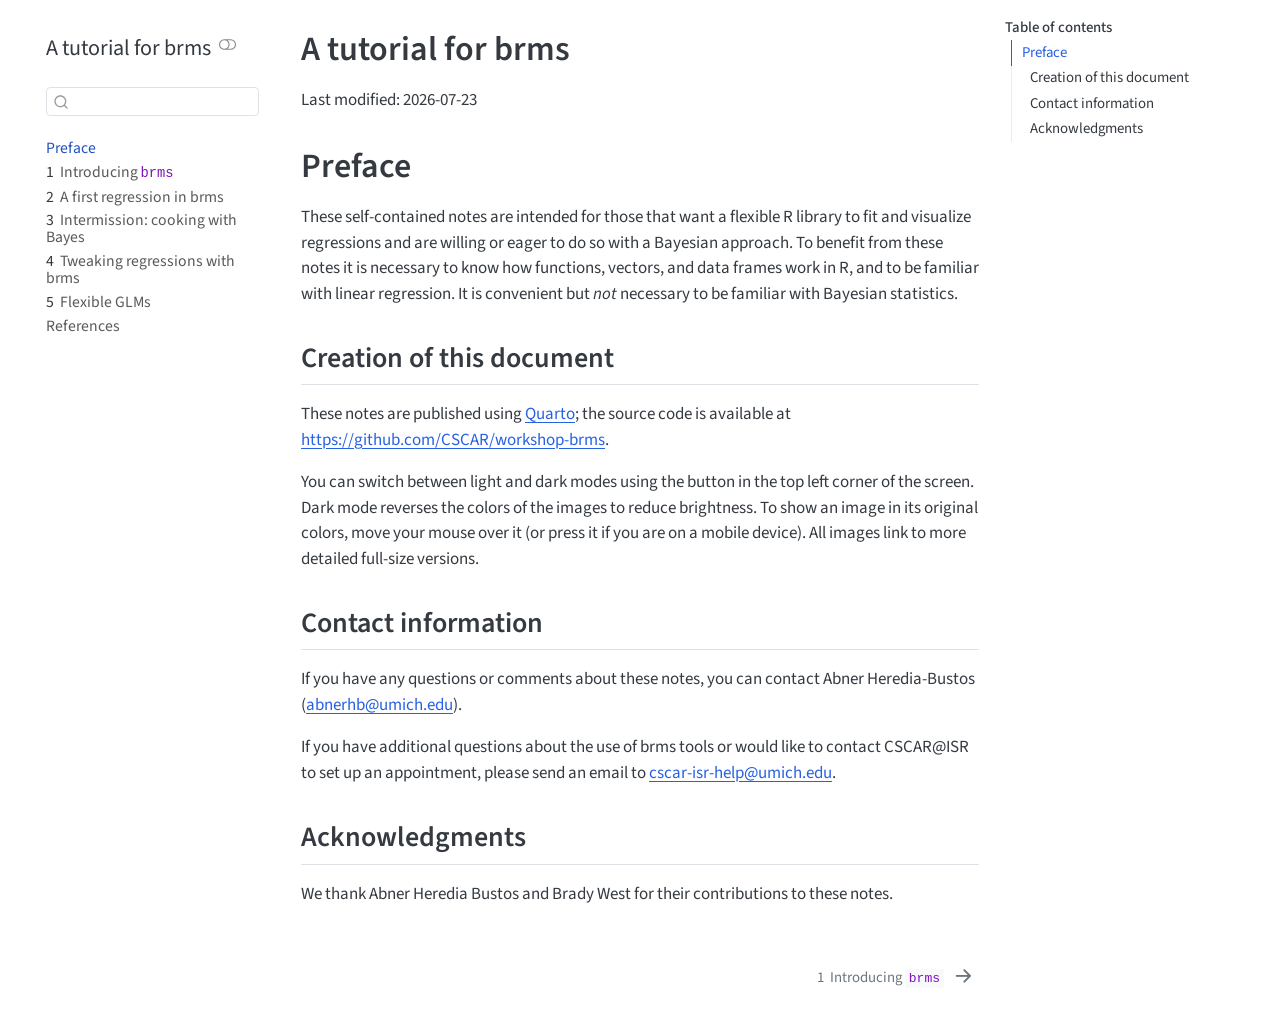
==== commit 0b0b6188: "Fixed title in bill-len-assocs; syntax edits." ====
--- a/docs/index.html
+++ b/docs/index.html
@@ -362,7 +362,7 @@
 </header>
 
 
-<p>Last modified: 2026-07-22</p>
+<p>Last modified: 2026-07-23</p>
 <section id="preface" class="level1 unnumbered">
 <h1 class="unnumbered">Preface</h1>
 <p>These self-contained notes are intended for those that want a flexible R library to fit and visualize regressions and are willing or eager to do so with a Bayesian approach. To benefit from these notes it is necessary to know how functions, vectors, and data frames work in R, and to be familiar with linear regression. It is convenient but <em>not</em> necessary to be familiar with Bayesian statistics.</p>
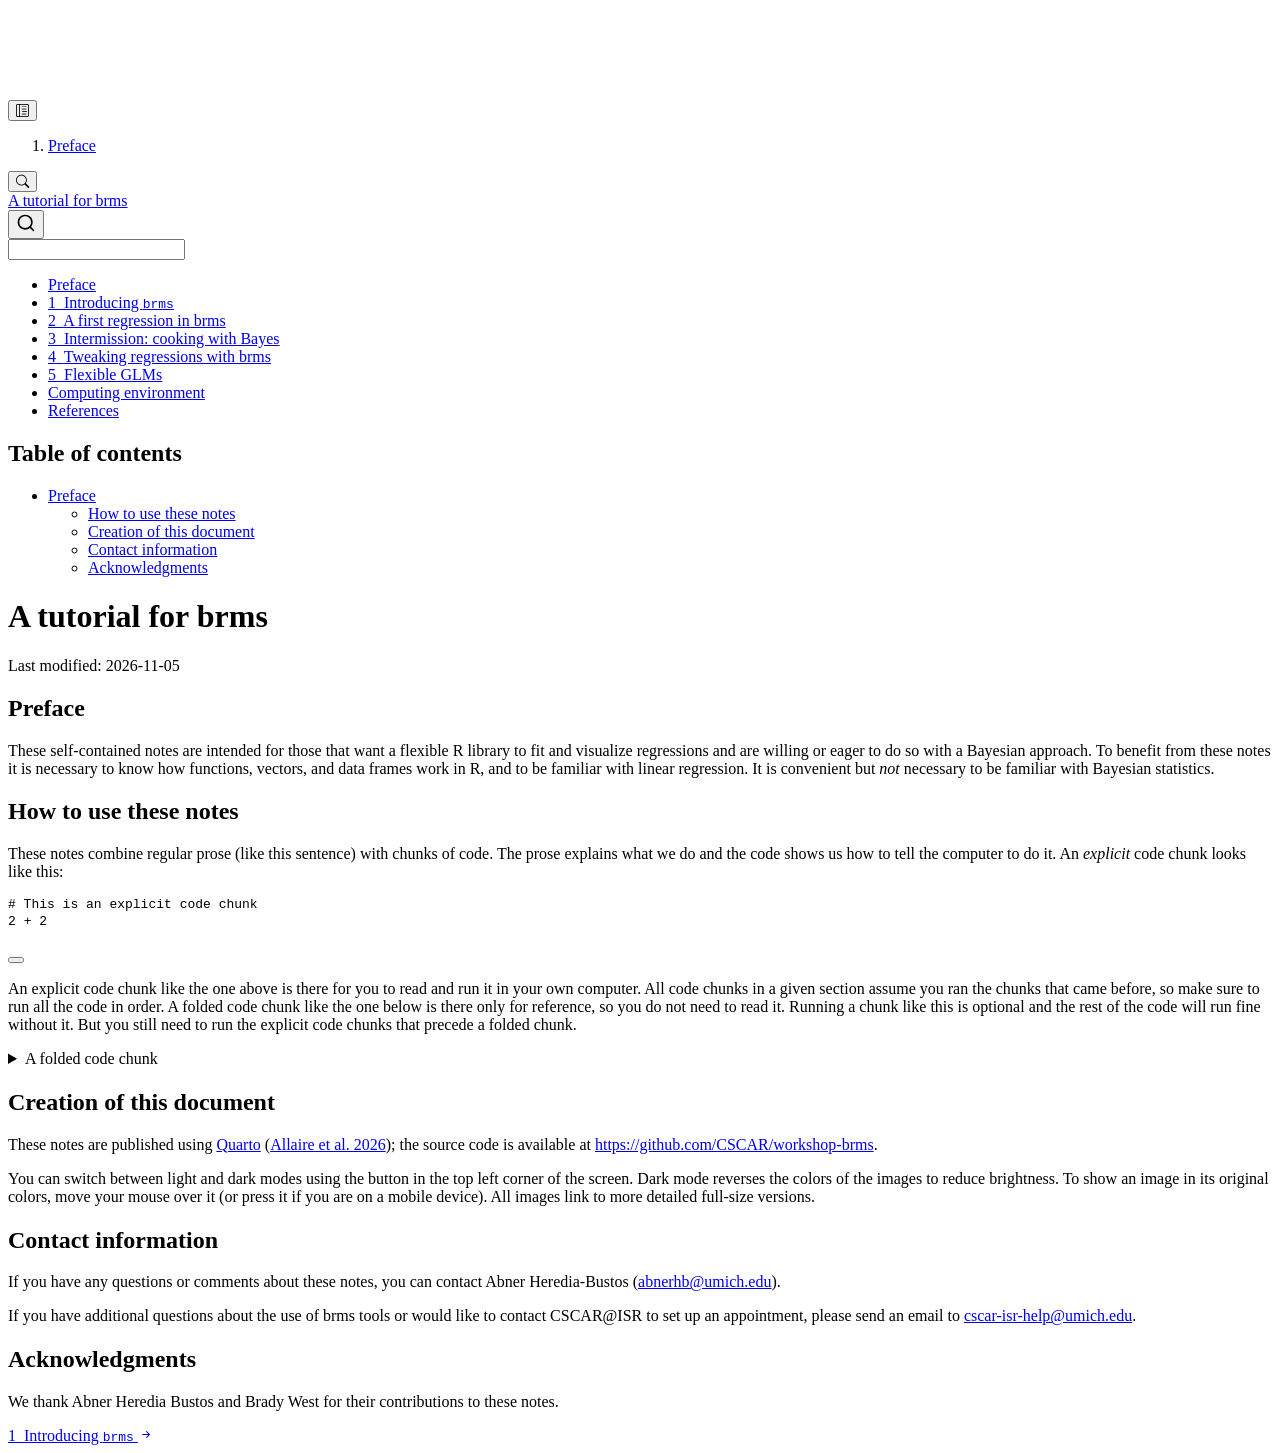
==== commit cedea3cf: "Render latest version." ====
--- a/docs/index.html
+++ b/docs/index.html
@@ -2,7 +2,7 @@
 <html xmlns="http://www.w3.org/1999/xhtml" lang="en" xml:lang="en"><head>
 
 <meta charset="utf-8">
-<meta name="generator" content="quarto-1.9.38">
+<meta name="generator" content="quarto-1.10.18">
 
 <meta name="viewport" content="width=device-width, initial-scale=1.0, user-scalable=yes">
 
@@ -12,10 +12,13 @@
 /* Default styles provided by pandoc.
 ** See https://pandoc.org/MANUAL.html#variables-for-html for config info.
 */
-code{white-space: pre-wrap;}
 span.smallcaps{font-variant: small-caps;}
-div.columns{display: flex; gap: min(4vw, 1.5em);}
-div.column{flex: auto; overflow-x: auto;}
+div.columns{display: flex; gap: 1.5em;}
+div.column{flex: auto;}
+@media screen {
+div.columns{gap: min(4vw, 1.5em);}
+div.column{overflow-x: auto;}
+}
 div.hanging-indent{margin-left: 1.5em; text-indent: -1.5em;}
 ul.task-list{list-style: none;}
 ul.task-list li input[type="checkbox"] {
@@ -23,7 +26,61 @@
   margin: 0 0.8em 0.2em -1em; /* quarto-specific, see https://github.com/quarto-dev/quarto-cli/issues/4556 */ 
   vertical-align: middle;
 }
-</style>
+/* CSS for syntax highlighting */
+html { -webkit-text-size-adjust: 100%; }
+pre > code.sourceCode { white-space: pre; position: relative; }
+pre > code.sourceCode > span { display: inline-block; line-height: 1.25; }
+pre > code.sourceCode > span:empty { height: 1.2em; }
+.sourceCode { overflow: visible; }
+code.sourceCode > span { color: inherit; text-decoration: inherit; }
+div.sourceCode { margin: 1em 0; }
+pre.sourceCode { margin: 0; }
+@media screen {
+div.sourceCode { overflow: auto; }
+}
+@media print {
+pre > code.sourceCode { white-space: pre-wrap; }
+pre > code.sourceCode > span { text-indent: -5em; padding-left: 5em; }
+}
+pre.numberSource code
+  { counter-reset: source-line 0; }
+pre.numberSource code > span
+  { position: relative; left: -4em; counter-increment: source-line; }
+pre.numberSource code > span > a:first-child::before
+  { content: counter(source-line);
+    position: relative; left: -1em; text-align: right; vertical-align: baseline;
+    border: none; display: inline-block;
+    -webkit-touch-callout: none; -webkit-user-select: none;
+    -khtml-user-select: none; -moz-user-select: none;
+    -ms-user-select: none; user-select: none;
+    padding: 0 4px; width: 4em;
+  }
+pre.numberSource { margin-left: 3em;  padding-left: 4px; }
+div.sourceCode
+  {   }
+@media screen {
+pre > code.sourceCode > span > a:first-child::before { text-decoration: underline; }
+}
+/* CSS for citations */
+div.csl-bib-body { }
+div.csl-entry {
+  clear: both;
+}
+.hanging-indent div.csl-entry {
+  margin-left:2em;
+  text-indent:-2em;
+}
+div.csl-left-margin {
+  min-width:2em;
+  float:left;
+}
+div.csl-right-inline {
+  margin-left:2em;
+  padding-left:1em;
+}
+div.csl-indent {
+  margin-left: 2em;
+}</style>
 
 
 <script src="site_libs/quarto-nav/quarto-nav.js"></script>
@@ -33,21 +90,21 @@
 <script src="site_libs/quarto-search/fuse.min.js"></script>
 <script src="site_libs/quarto-search/quarto-search.js"></script>
 <meta name="quarto:offset" content="./">
-<link href="./getting-started.html" rel="next">
+<link href="./intro-brms.html" rel="next">
 <script src="site_libs/quarto-html/quarto.js" type="module"></script>
 <script src="site_libs/quarto-html/tabsets/tabsets.js" type="module"></script>
 <script src="site_libs/quarto-html/popper.min.js"></script>
 <script src="site_libs/quarto-html/tippy.umd.min.js"></script>
 <script src="site_libs/quarto-html/anchor.min.js"></script>
 <link href="site_libs/quarto-html/tippy.css" rel="stylesheet">
-<link href="site_libs/quarto-html/quarto-syntax-highlighting-15634bcf2e68342d4ad2dfa704d543f6.css" rel="stylesheet" class="quarto-color-scheme" id="quarto-text-highlighting-styles">
-<link href="site_libs/quarto-html/quarto-syntax-highlighting-dark-0a6b7249c26820e032cb0bd839ff02b1.css" rel="stylesheet" class="quarto-color-scheme quarto-color-alternate" id="quarto-text-highlighting-styles">
-<link href="site_libs/quarto-html/quarto-syntax-highlighting-15634bcf2e68342d4ad2dfa704d543f6.css" rel="stylesheet" class="quarto-color-scheme-extra" id="quarto-text-highlighting-styles">
+<link href="site_libs/quarto-html/quarto-syntax-highlighting-64a204ab8560d761af7679ceaba22944.css" rel="stylesheet" class="quarto-color-scheme" id="quarto-text-highlighting-styles">
+<link href="site_libs/quarto-html/quarto-syntax-highlighting-dark-b85bc7c33db8c58e0ec93c3465666fed.css" rel="stylesheet" class="quarto-color-scheme quarto-color-alternate" id="quarto-text-highlighting-styles">
+<link href="site_libs/quarto-html/quarto-syntax-highlighting-64a204ab8560d761af7679ceaba22944.css" rel="stylesheet" class="quarto-color-scheme-extra" id="quarto-text-highlighting-styles">
 <script src="site_libs/bootstrap/bootstrap.min.js"></script>
 <link href="site_libs/bootstrap/bootstrap-icons.css" rel="stylesheet">
-<link href="site_libs/bootstrap/bootstrap-9e3e5b9121e68b3f077afb32f2c64d95.min.css" rel="stylesheet" append-hash="true" class="quarto-color-scheme" id="quarto-bootstrap" data-mode="light">
-<link href="site_libs/bootstrap/bootstrap-dark-456160a201148822cb32db6652eaf6f5.min.css" rel="stylesheet" append-hash="true" class="quarto-color-scheme quarto-color-alternate" id="quarto-bootstrap" data-mode="dark">
-<link href="site_libs/bootstrap/bootstrap-9e3e5b9121e68b3f077afb32f2c64d95.min.css" rel="stylesheet" append-hash="true" class="quarto-color-scheme-extra" id="quarto-bootstrap" data-mode="light">
+<link href="site_libs/bootstrap/bootstrap-631496449bf32ff9b0bb69a6bfd9195d.min.css" rel="stylesheet" append-hash="true" class="quarto-color-scheme" id="quarto-bootstrap" data-mode="light">
+<link href="site_libs/bootstrap/bootstrap-dark-6828e9469af26be0f5c924ce43dbda6c.min.css" rel="stylesheet" append-hash="true" class="quarto-color-scheme quarto-color-alternate" id="quarto-bootstrap" data-mode="dark">
+<link href="site_libs/bootstrap/bootstrap-631496449bf32ff9b0bb69a6bfd9195d.min.css" rel="stylesheet" append-hash="true" class="quarto-color-scheme-extra" id="quarto-bootstrap" data-mode="light">
 <script id="quarto-search-options" type="application/json">{
   "location": "sidebar",
   "copy-button": false,
@@ -286,13 +343,13 @@
 </li>
         <li class="sidebar-item">
   <div class="sidebar-item-container"> 
-  <a href="./getting-started.html" class="sidebar-item-text sidebar-link">
+  <a href="./intro-brms.html" class="sidebar-item-text sidebar-link">
  <span class="menu-text"><span class="chapter-number">1</span>&nbsp; <span class="chapter-title">Introducing <code>brms</code></span></span></a>
   </div>
 </li>
         <li class="sidebar-item">
   <div class="sidebar-item-container"> 
-  <a href="./lin-reg-brms.html" class="sidebar-item-text sidebar-link">
+  <a href="./first-reg-brms.html" class="sidebar-item-text sidebar-link">
  <span class="menu-text"><span class="chapter-number">2</span>&nbsp; <span class="chapter-title">A first regression in brms</span></span></a>
   </div>
 </li>
@@ -312,6 +369,12 @@
   <div class="sidebar-item-container"> 
   <a href="./flex-glms.html" class="sidebar-item-text sidebar-link">
  <span class="menu-text"><span class="chapter-number">5</span>&nbsp; <span class="chapter-title">Flexible GLMs</span></span></a>
+  </div>
+</li>
+        <li class="sidebar-item">
+  <div class="sidebar-item-container"> 
+  <a href="./computing-env.html" class="sidebar-item-text sidebar-link">
+ <span class="menu-text">Computing environment</span></a>
   </div>
 </li>
         <li class="sidebar-item">
@@ -332,6 +395,7 @@
   <ul>
   <li><a href="#preface" id="toc-preface" class="nav-link active" data-scroll-target="#preface">Preface</a>
   <ul class="collapse">
+  <li><a href="#how-to-use-these-notes" id="toc-how-to-use-these-notes" class="nav-link" data-scroll-target="#how-to-use-these-notes">How to use these notes</a></li>
   <li><a href="#creation-of-this-document" id="toc-creation-of-this-document" class="nav-link" data-scroll-target="#creation-of-this-document">Creation of this document</a></li>
   <li><a href="#contact-information" id="toc-contact-information" class="nav-link" data-scroll-target="#contact-information">Contact information</a></li>
   <li><a href="#acknowledgments" id="toc-acknowledgments" class="nav-link" data-scroll-target="#acknowledgments">Acknowledgments</a></li>
@@ -362,13 +426,29 @@
 </header>
 
 
-<p>Last modified: 2026-07-23</p>
+<p>Last modified: 2026-11-05</p>
 <section id="preface" class="level1 unnumbered">
 <h1 class="unnumbered">Preface</h1>
 <p>These self-contained notes are intended for those that want a flexible R library to fit and visualize regressions and are willing or eager to do so with a Bayesian approach. To benefit from these notes it is necessary to know how functions, vectors, and data frames work in R, and to be familiar with linear regression. It is convenient but <em>not</em> necessary to be familiar with Bayesian statistics.</p>
+<section id="how-to-use-these-notes" class="level2">
+<h2 class="anchored" data-anchor-id="how-to-use-these-notes">How to use these notes</h2>
+<p>These notes combine regular prose (like this sentence) with chunks of code. The prose explains what we do and the code shows us how to tell the computer to do it. An <em>explicit</em> code chunk looks like this:</p>
+<div class="cell">
+<div class="code-copy-outer-scaffold"><div class="sourceCode cell-code" id="cb1"><pre class="sourceCode r code-with-copy"><code class="sourceCode r"><span id="cb1-1"><a href="#cb1-1" aria-hidden="true" tabindex="-1"></a><span class="co"># This is an explicit code chunk</span></span>
+<span id="cb1-2"><a href="#cb1-2" aria-hidden="true" tabindex="-1"></a><span class="dv">2</span> <span class="sc">+</span> <span class="dv">2</span></span></code></pre></div><button title="Copy to Clipboard" class="code-copy-button"><i class="bi"></i></button></div>
+</div>
+<p>An explicit code chunk like the one above is there for you to read and run it in your own computer. All code chunks in a given section assume you ran the chunks that came before, so make sure to run all the code in order. A folded code chunk like the one below is there only for reference, so you do not need to read it. Running a chunk like this is optional and the rest of the code will run fine without it. But you still need to run the explicit code chunks that precede a folded chunk.</p>
+<div class="cell">
+<details class="code-fold">
+<summary>A folded code chunk</summary>
+<div class="code-copy-outer-scaffold"><div class="sourceCode cell-code" id="cb2"><pre class="sourceCode r code-with-copy"><code class="sourceCode r"><span id="cb2-1"><a href="#cb2-1" aria-hidden="true" tabindex="-1"></a><span class="co"># You do not need to run chunks like this</span></span>
+<span id="cb2-2"><a href="#cb2-2" aria-hidden="true" tabindex="-1"></a><span class="dv">7</span> <span class="sc">*</span> <span class="dv">8</span></span></code></pre></div><button title="Copy to Clipboard" class="code-copy-button"><i class="bi"></i></button></div>
+</details>
+</div>
+</section>
 <section id="creation-of-this-document" class="level2 unnumbered">
 <h2 class="unnumbered anchored" data-anchor-id="creation-of-this-document">Creation of this document</h2>
-<p>These notes are published using <a href="https://quarto.org">Quarto</a>; the source code is available at <a href="https://github.com/CSCAR/workshop-brms" class="uri">https://github.com/CSCAR/workshop-brms</a>.</p>
+<p>These notes are published using <a href="https://quarto.org">Quarto</a> <span class="citation" data-cites="Allaire_Quarto_2026">(<a href="references.html#ref-Allaire_Quarto_2026" role="doc-biblioref">Allaire et al. 2026</a>)</span>; the source code is available at <a href="https://github.com/CSCAR/workshop-brms" class="uri">https://github.com/CSCAR/workshop-brms</a>.</p>
 <p>You can switch between light and dark modes using the button in the top left corner of the screen. Dark mode reverses the colors of the images to reduce brightness. To show an image in its original colors, move your mouse over it (or press it if you are on a mobile device). All images link to more detailed full-size versions.</p>
 </section>
 <section id="contact-information" class="level2 unnumbered">
@@ -381,6 +461,32 @@
 <p>We thank Abner Heredia Bustos and Brady West for their contributions to these notes.</p>
 
 
+<div id="refs" class="references csl-bib-body hanging-indent" role="list" style="display: none">
+<div id="ref-Allaire_Quarto_2026" class="csl-entry" role="listitem">
+Allaire, J. J., Charles Teague, Carlos Scheidegger, Yihui Xie, Christophe Dervieux, and Gordon Woodhull. 2026. <em><span>Quarto</span></em>. V. 1.10. Released July. <a href="https://doi.org/10.5281/zenodo.5960048">https://doi.org/10.5281/zenodo.5960048</a>.
+</div>
+<div id="ref-gridextra_2026" class="csl-entry" role="listitem">
+Auguie, Baptiste. 2026. <em>gridExtra: Miscellaneous Functions for "Grid" Graphics</em>. <a href="https://doi.org/10.32614/CRAN.package.gridExtra">https://doi.org/10.32614/CRAN.package.gridExtra</a>.
+</div>
+<div id="ref-bayesplot_2025" class="csl-entry" role="listitem">
+Gabry, Jonah, and Tristan Mahr. 2025. <em>Bayesplot: Plotting for Bayesian Models</em>. <a href="https://mc-stan.org/bayesplot/">https://mc-stan.org/bayesplot/</a>.
+</div>
+<div id="ref-tidybayes2024" class="csl-entry" role="listitem">
+Kay, Matthew. 2024. <em><span class="nocase">tidybayes</span>: Tidy Data and Geoms for <span>Bayesian</span> Models</em>. <a href="https://doi.org/10.5281/zenodo.1308151">https://doi.org/10.5281/zenodo.1308151</a>.
+</div>
+<div id="ref-rlang_2026" class="csl-entry" role="listitem">
+R Core Team. 2026. <em>R: A Language and Environment for Statistical Computing</em>. R Foundation for Statistical Computing. <a href="https://doi.org/10.32614/R.manuals">https://doi.org/10.32614/R.manuals</a>.
+</div>
+<div id="ref-renv_2026" class="csl-entry" role="listitem">
+Ushey, Kevin, and Hadley Wickham. 2026. <em><span class="nocase">renv</span>: Project Environments</em>. <a href="https://doi.org/10.32614/CRAN.package.renv">https://doi.org/10.32614/CRAN.package.renv</a>.
+</div>
+<div id="ref-ggplot2_2016" class="csl-entry" role="listitem">
+Wickham, Hadley. 2016. <em><span class="nocase">ggplot2</span>: Elegant Graphics for Data Analysis</em>. Springer-Verlag New York. <a href="https://ggplot2.tidyverse.org">https://ggplot2.tidyverse.org</a>.
+</div>
+<div id="ref-dplyr_2026" class="csl-entry" role="listitem">
+Wickham, Hadley, Romain François, Lionel Henry, Kirill Müller, and Davis Vaughan. 2026. <em><span class="nocase">dplyr</span>: A Grammar of Data Manipulation</em>. <a href="https://dplyr.tidyverse.org">https://dplyr.tidyverse.org</a>.
+</div>
+</div>
 </section>
 </section>
 
@@ -802,7 +908,7 @@
   <div class="nav-page nav-page-previous">
   </div>
   <div class="nav-page nav-page-next">
-      <a href="./getting-started.html" class="pagination-link" aria-label="Introducing `brms`">
+      <a href="./intro-brms.html" class="pagination-link" aria-label="Introducing `brms`">
         <span class="nav-page-text"><span class="chapter-number">1</span>&nbsp; <span class="chapter-title">Introducing <code>brms</code></span></span> <i class="bi bi-arrow-right-short"></i>
       </a>
   </div>
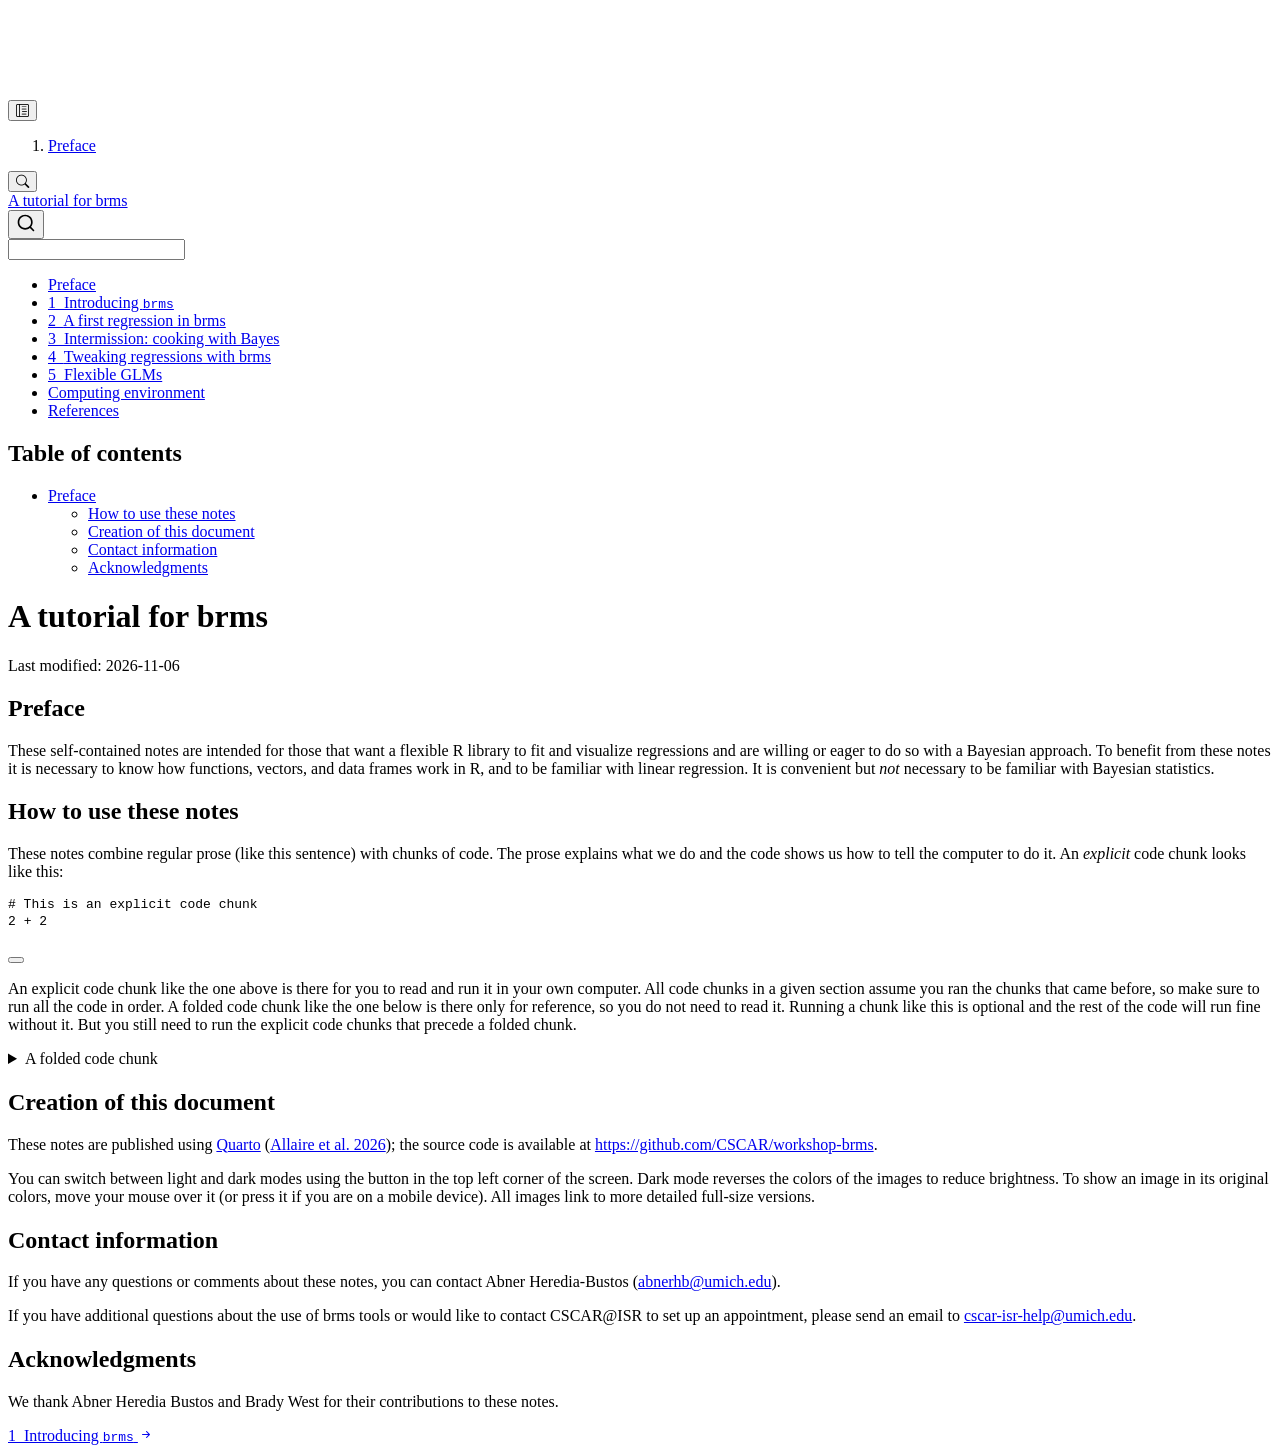
==== commit ebe3aae2: "Updated session info." ====
--- a/docs/index.html
+++ b/docs/index.html
@@ -426,7 +426,7 @@
 </header>
 
 
-<p>Last modified: 2026-11-05</p>
+<p>Last modified: 2026-11-06</p>
 <section id="preface" class="level1 unnumbered">
 <h1 class="unnumbered">Preface</h1>
 <p>These self-contained notes are intended for those that want a flexible R library to fit and visualize regressions and are willing or eager to do so with a Bayesian approach. To benefit from these notes it is necessary to know how functions, vectors, and data frames work in R, and to be familiar with linear regression. It is convenient but <em>not</em> necessary to be familiar with Bayesian statistics.</p>
